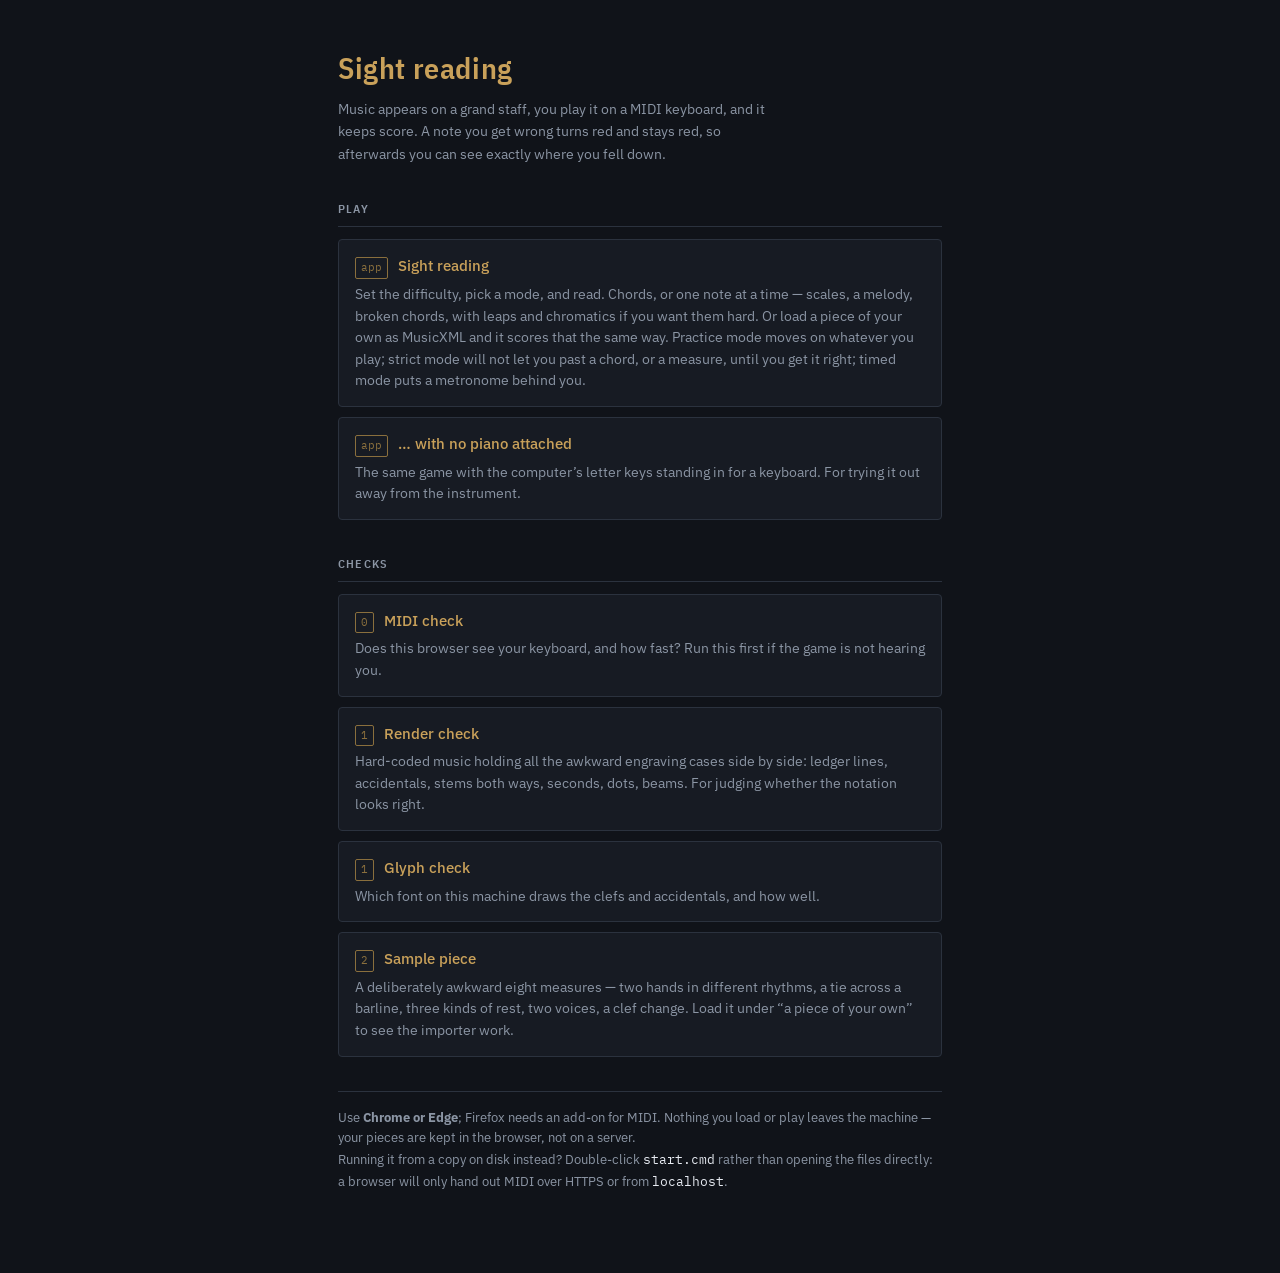
==== index.html @ ae0d888f "A sight reading game that marks your mistakes on the page Music appears on a grand staff, you play i" ====
<!doctype html>
<html lang="en">
<head>
<meta charset="utf-8">
<meta name="viewport" content="width=device-width, initial-scale=1">
<title>Sight reading</title>
<link rel="stylesheet" href="https://fonts.googleapis.com/css2?family=IBM+Plex+Mono:wght@400;500&family=IBM+Plex+Sans+Condensed:wght@600&family=IBM+Plex+Sans:wght@400;500&display=swap">
<style>
:root{
  --ground:#101319; --panel:#171b23; --panel-hi:#1e242e; --line:#2b323e;
  --ink:#e7ebf2; --dim:#8b95a4; --brass:#c9a15a; --brass-soft:#8a6f3d;
  --sans:"IBM Plex Sans",system-ui,-apple-system,"Segoe UI",sans-serif;
  --cond:"IBM Plex Sans Condensed","IBM Plex Sans",system-ui,sans-serif;
  --mono:"IBM Plex Mono",ui-monospace,Consolas,monospace;
}
*{box-sizing:border-box}
body{margin:0;background:var(--ground);color:var(--ink);
  font-family:var(--sans);font-size:15px;line-height:1.6}
.wrap{max-width:640px;margin:0 auto;padding:44px 18px 80px}
h1{font-family:var(--cond);font-weight:600;font-size:30px;margin:0 0 6px;
  letter-spacing:.02em;color:var(--brass)}
.tag{color:var(--dim);font-size:14px;margin:0 0 34px;max-width:54ch}
h2{font-family:var(--cond);font-weight:600;text-transform:uppercase;
  letter-spacing:.1em;font-size:12px;color:var(--dim);
  margin:0 0 12px;padding-bottom:8px;border-bottom:1px solid var(--line)}
h2.later{margin-top:34px}
ul{list-style:none;margin:0;padding:0;display:flex;flex-direction:column;gap:10px}
a.card{display:block;text-decoration:none;color:inherit;
  background:var(--panel);border:1px solid var(--line);border-radius:4px;padding:14px 16px}
a.card:hover{border-color:var(--brass-soft);background:var(--panel-hi)}
a.card:focus-visible{outline:2px solid var(--brass);outline-offset:2px}
.ct{display:flex;align-items:baseline;gap:10px;flex-wrap:wrap}
.ph{font-family:var(--mono);font-size:11px;color:var(--brass-soft);
  border:1px solid var(--brass-soft);border-radius:2px;padding:1px 5px}
.cn{font-weight:500;color:var(--brass)}
.cd{color:var(--dim);font-size:13.5px;margin:5px 0 0}
footer{margin-top:34px;color:var(--dim);font-size:13px;border-top:1px solid var(--line);padding-top:16px}
code{font-family:var(--mono);font-size:12.5px;color:var(--ink)}
</style>
</head>
<body>
<div class="wrap">
  <h1>Sight reading</h1>
  <p class="tag">Music appears on a grand staff, you play it on a MIDI keyboard, and it keeps
    score. A note you get wrong turns red and stays red, so afterwards you can see exactly
    where you fell down.</p>

  <h2>Play</h2>
  <ul>
    <li><a class="card" href="play/">
      <span class="ct"><span class="ph">app</span><span class="cn">Sight reading</span></span>
      <p class="cd">Set the difficulty, pick a mode, and read. Chords, or one note at a time
        &mdash; scales, a melody, broken chords, with leaps and chromatics if you want them
        hard. Or load a piece of your own as MusicXML and it scores that the same way. Practice
        mode moves on whatever you play; strict mode will not let you past a chord, or a
        measure, until you get it right; timed mode puts a metronome behind you.</p>
    </a></li>
    <li><a class="card" href="play/?keys=1">
      <span class="ct"><span class="ph">app</span><span class="cn">&hellip; with no piano attached</span></span>
      <p class="cd">The same game with the computer&rsquo;s letter keys standing in for a
        keyboard. For trying it out away from the instrument.</p>
    </a></li>
  </ul>

  <h2 class="later">Checks</h2>
  <ul>
    <li><a class="card" href="spikes/midi-check/">
      <span class="ct"><span class="ph">0</span><span class="cn">MIDI check</span></span>
      <p class="cd">Does this browser see your keyboard, and how fast? Run this first if the
        game is not hearing you.</p>
    </a></li>
    <li><a class="card" href="spikes/render-check/">
      <span class="ct"><span class="ph">1</span><span class="cn">Render check</span></span>
      <p class="cd">Hard-coded music holding all the awkward engraving cases side by side:
        ledger lines, accidentals, stems both ways, seconds, dots, beams. For judging whether
        the notation looks right.</p>
    </a></li>
    <li><a class="card" href="spikes/glyph-check/">
      <span class="ct"><span class="ph">1</span><span class="cn">Glyph check</span></span>
      <p class="cd">Which font on this machine draws the clefs and accidentals, and how well.</p>
    </a></li>
    <li><a class="card" href="spikes/import-check/sample.musicxml" download>
      <span class="ct"><span class="ph">2</span><span class="cn">Sample piece</span></span>
      <p class="cd">A deliberately awkward eight measures &mdash; two hands in different
        rhythms, a tie across a barline, three kinds of rest, two voices, a clef change. Load it
        under &ldquo;a piece of your own&rdquo; to see the importer work.</p>
    </a></li>
  </ul>

  <footer>Use <b>Chrome or Edge</b>; Firefox needs an add-on for MIDI. Nothing you load or play
    leaves the machine &mdash; your pieces are kept in the browser, not on a server.
    <br>Running it from a copy on disk instead? Double-click <code>start.cmd</code> rather than
    opening the files directly: a browser will only hand out MIDI over HTTPS or from
    <code>localhost</code>.</footer>
</div>
</body>
</html>
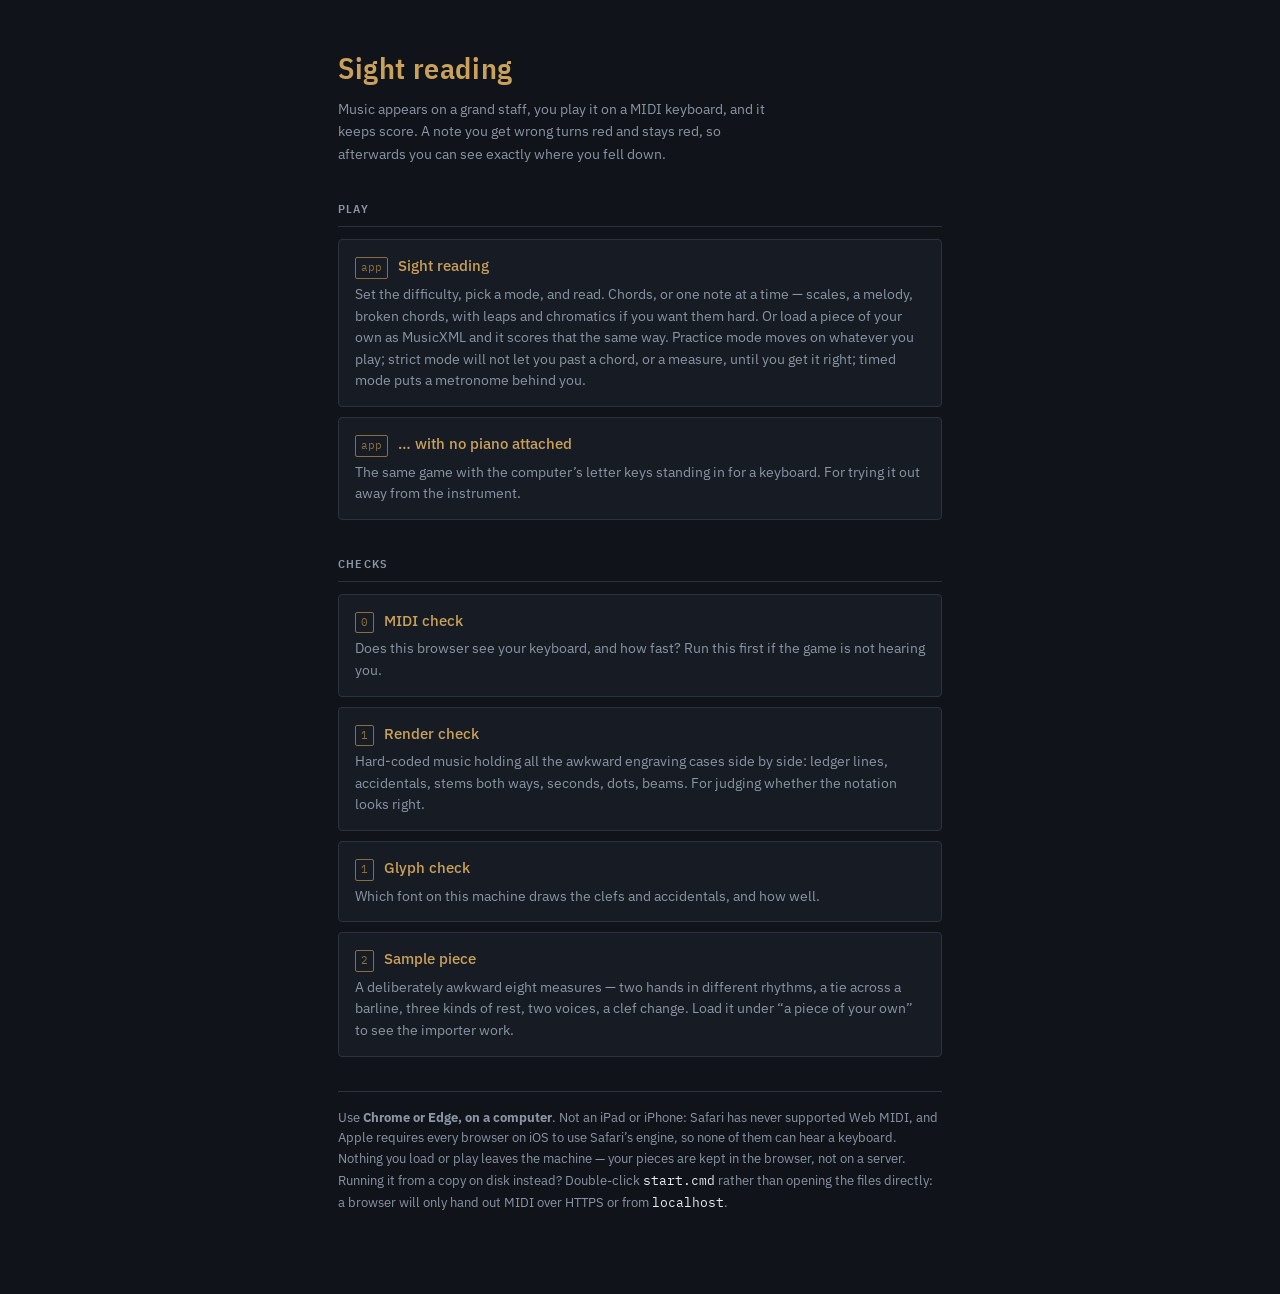
==== commit 0ddeb375: "Say the truth about iPads instead of sending you to Chrome The app told anyone without Web MIDI to "" ====
--- a/index.html
+++ b/index.html
@@ -87,8 +87,10 @@
     </a></li>
   </ul>
 
-  <footer>Use <b>Chrome or Edge</b>; Firefox needs an add-on for MIDI. Nothing you load or play
-    leaves the machine &mdash; your pieces are kept in the browser, not on a server.
+  <footer>Use <b>Chrome or Edge, on a computer</b>. Not an iPad or iPhone: Safari has never
+    supported Web MIDI, and Apple requires every browser on iOS to use Safari&rsquo;s engine, so
+    none of them can hear a keyboard. Nothing you load or play leaves the machine &mdash; your
+    pieces are kept in the browser, not on a server.
     <br>Running it from a copy on disk instead? Double-click <code>start.cmd</code> rather than
     opening the files directly: a browser will only hand out MIDI over HTTPS or from
     <code>localhost</code>.</footer>
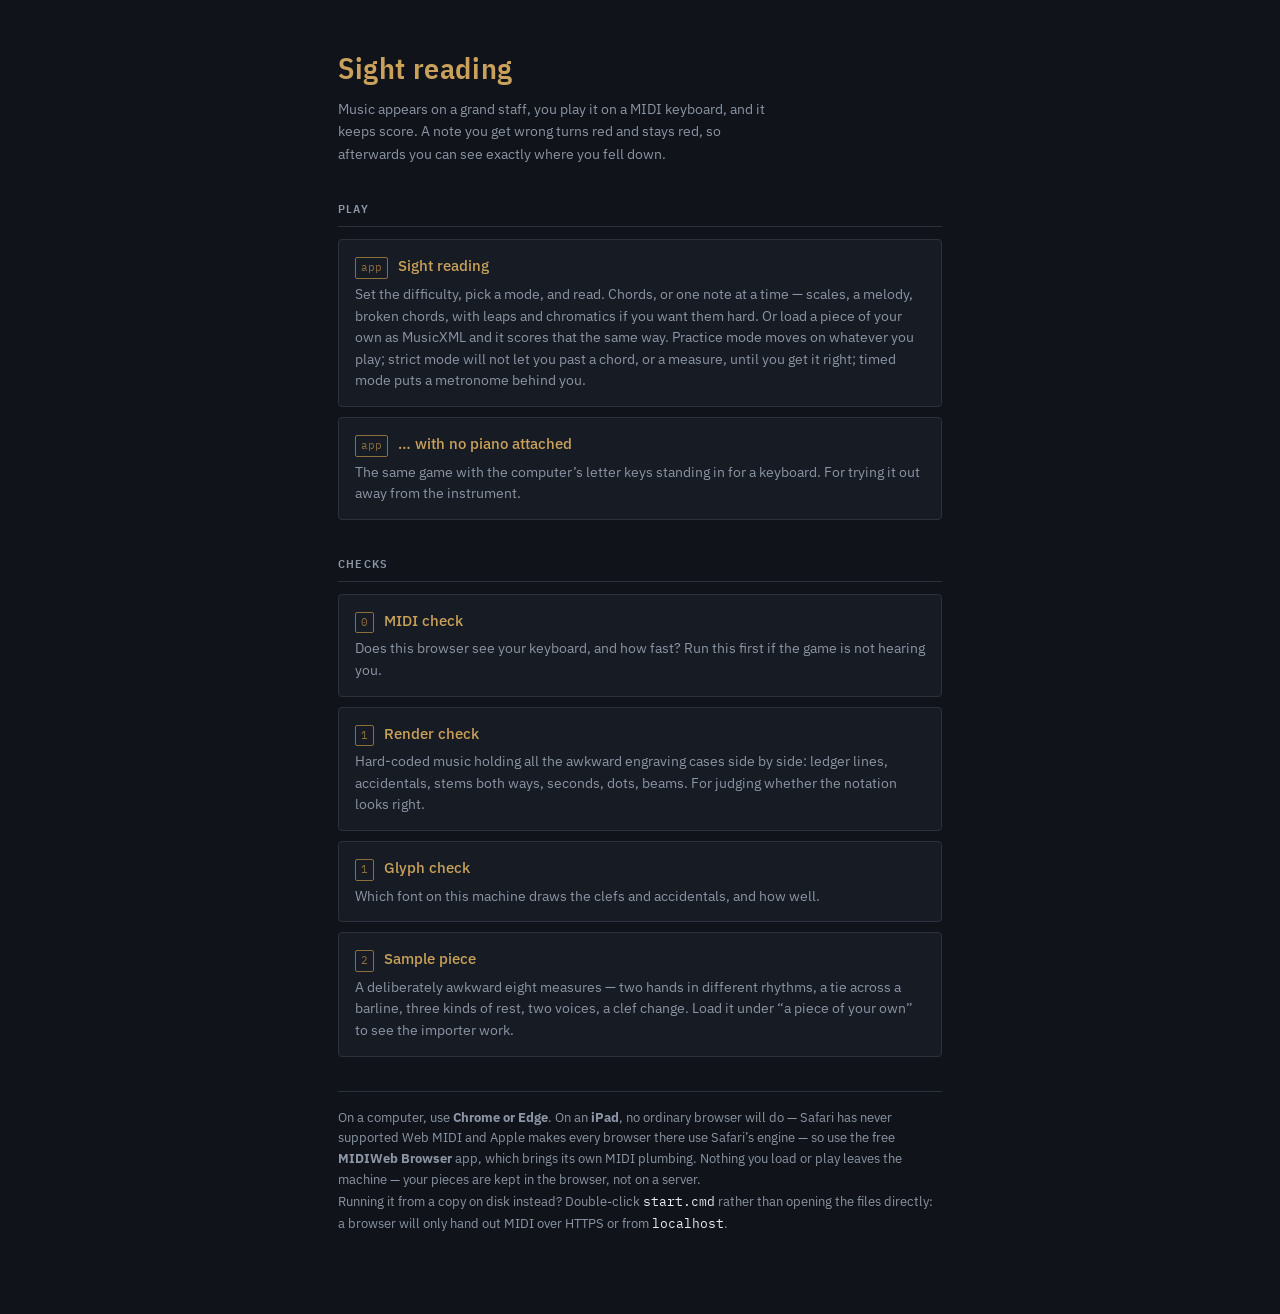
==== commit 01c81d07: "The iPad does work, through MIDIWeb Browser I had written, emphatically and in several places, that " ====
--- a/index.html
+++ b/index.html
@@ -87,10 +87,11 @@
     </a></li>
   </ul>
 
-  <footer>Use <b>Chrome or Edge, on a computer</b>. Not an iPad or iPhone: Safari has never
-    supported Web MIDI, and Apple requires every browser on iOS to use Safari&rsquo;s engine, so
-    none of them can hear a keyboard. Nothing you load or play leaves the machine &mdash; your
-    pieces are kept in the browser, not on a server.
+  <footer>On a computer, use <b>Chrome or Edge</b>. On an <b>iPad</b>, no ordinary browser will
+    do &mdash; Safari has never supported Web MIDI and Apple makes every browser there use
+    Safari&rsquo;s engine &mdash; so use the free <b>MIDIWeb Browser</b> app, which brings its own
+    MIDI plumbing. Nothing you load or play leaves the machine &mdash; your pieces are kept in the
+    browser, not on a server.
     <br>Running it from a copy on disk instead? Double-click <code>start.cmd</code> rather than
     opening the files directly: a browser will only hand out MIDI over HTTPS or from
     <code>localhost</code>.</footer>
